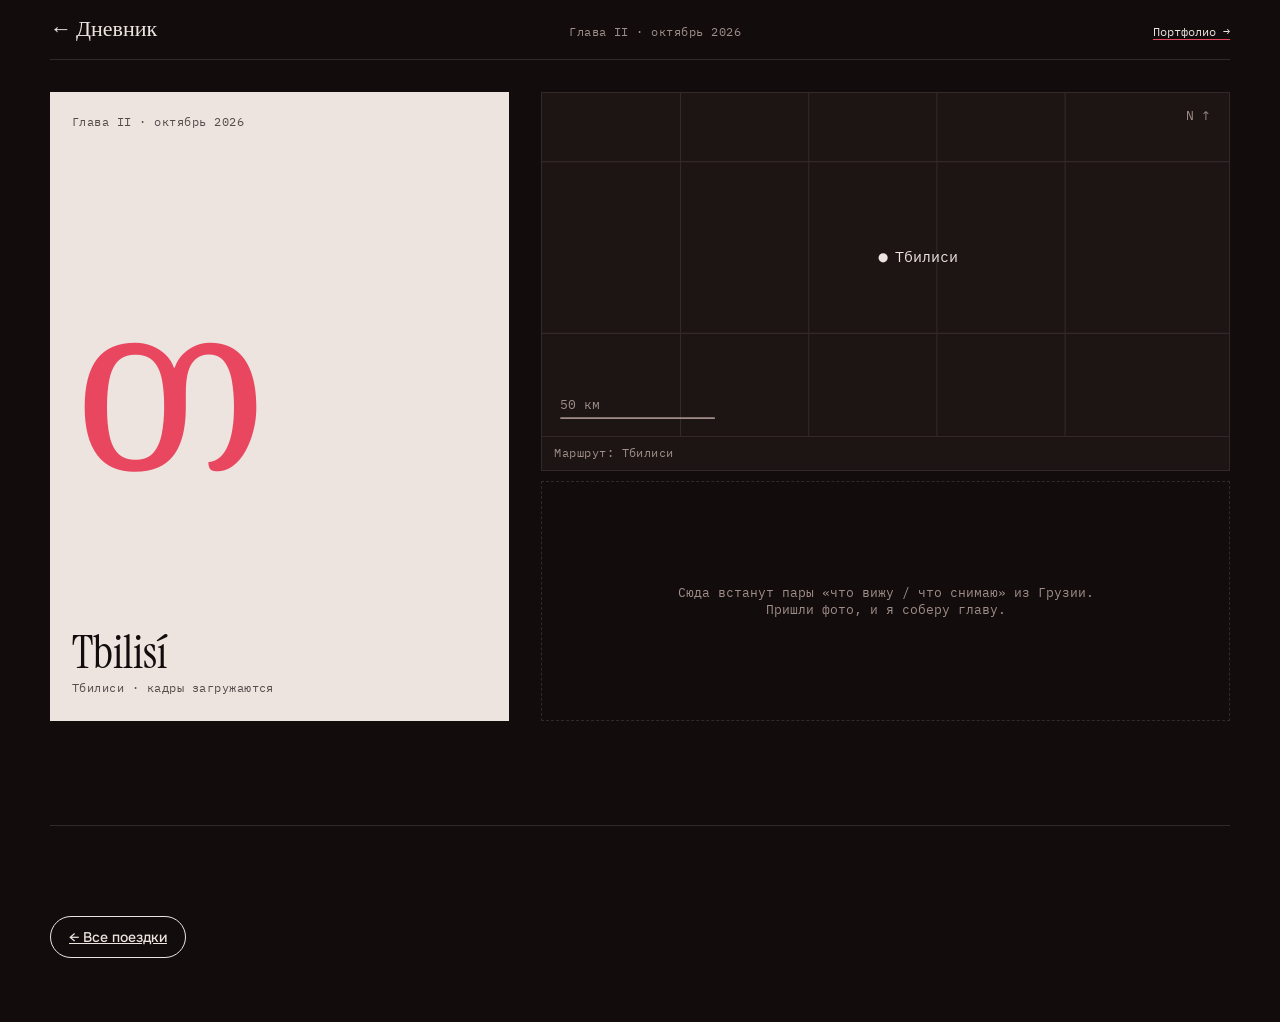
==== trip/tbilisi.html @ 6b289f12 "Дневник: подписи по нажатию, мелкие кадры целиком, краткие поездки со страницами trip/ Co-Authored-B" ====
<!doctype html><html lang="ru"><head><meta charset="utf-8"><meta name="viewport" content="width=device-width,initial-scale=1"><title>Тбилиси · Дневник</title>
<script>
(function(){var M='auto';try{M=localStorage.getItem('site-theme')||'auto'}catch(e){}
window.__theme={mode:M,apply:function(){var h=new Date().getHours(),t=this.mode==='auto'?((h>=5&&h<18)?'light':'dark'):this.mode;document.documentElement.setAttribute('data-theme',t)}};
__theme.apply();setInterval(function(){__theme.apply()},60000)})();
</script>
<link rel="preconnect" href="https://fonts.googleapis.com"><link rel="preconnect" href="https://fonts.gstatic.com" crossorigin>
<link rel="stylesheet" href="https://fonts.googleapis.com/css2?family=IBM+Plex+Mono:wght@400;500&family=Instrument+Serif:ital@0;1&family=Onest:wght@400;500;600&family=Noto+Serif+Georgian:wght@400;600&family=Noto+Serif+Armenian:wght@400;600&display=swap">
<style>
:root{--paper:#ECEFEB;--ink:#161A18;--muted:#5B6560;--line:#CDD3CE;--card:#F7F8F6;--accent:#A3203A;--cover:#E1E6E1;
--f-display:'Instrument Serif',Georgia,serif;--f-body:'Onest',system-ui,sans-serif;--f-mono:'IBM Plex Mono',ui-monospace,monospace;--f-arm:'Noto Serif Armenian',serif;--f-geo:'Noto Serif Georgian',serif}
@media (prefers-color-scheme:dark){:root:not([data-theme="light"]){--paper:#120D0C;--ink:#EDE4E0;--muted:#A08D88;--line:#33282A;--card:#1C1513;--accent:#E8475F;--cover:#1C1513;color-scheme:dark}}
:root[data-theme="dark"]{--paper:#120D0C;--ink:#EDE4E0;--muted:#A08D88;--line:#33282A;--card:#1C1513;--accent:#E8475F;--cover:#1C1513;color-scheme:dark}
*{box-sizing:border-box}html,body{margin:0}
body{background:var(--paper);color:var(--ink);font:400 16px/1.5 var(--f-body);padding:0 16px;overflow-x:hidden}
img{display:block;max-width:100%}
button{font:inherit;color:inherit;cursor:pointer}
a{color:inherit}
.fw{max-width:1180px;margin:0 auto;width:100%}
.mono{font:400 12px/1.4 var(--f-mono);letter-spacing:.04em;color:var(--muted)}
.bw{filter:grayscale(1) contrast(1.08)}
.top{display:flex;justify-content:space-between;align-items:baseline;gap:16px;padding:18px 0;border-bottom:1px solid var(--line);flex-wrap:wrap}
.top .name{font:400 22px/1 var(--f-display)}
.top nav{display:flex;gap:18px;flex-wrap:wrap}
.top nav a{font:400 12px var(--f-mono);letter-spacing:.06em;text-transform:uppercase;text-decoration:none;color:var(--muted)}
.top nav a:hover{color:var(--ink)}
.top .other{font:400 12px var(--f-mono);text-decoration:none;border-bottom:1px solid var(--accent);color:var(--ink)}
.btn{display:inline-flex;align-items:center;gap:10px;margin-top:26px;min-height:42px;padding:0 18px;border:1.5px solid var(--ink);border-radius:999px;background:transparent;font:500 14px var(--f-body)}
.btn:hover{background:var(--ink);color:var(--paper)}
.sec{padding:64px 0;border-top:1px solid var(--line)}
.sec-h{display:grid;grid-template-columns:minmax(0,1fr) auto;gap:12px;align-items:end;margin-bottom:28px}
.sec-h h2{margin:0;font:400 clamp(40px,6vw,72px)/.95 var(--f-display)}
.sec-h p{margin:8px 0 0;max-width:52ch;color:var(--muted)}
.chapter{display:grid;grid-template-columns:minmax(0,.8fr) minmax(0,1.2fr);gap:32px;padding:40px 0;border-top:1px dashed var(--line)}
.chapter:first-of-type{border-top:0;padding-top:0}
.opener{position:relative;display:flex;flex-direction:column;justify-content:space-between;min-height:420px;padding:22px;background:var(--ink);color:var(--paper)}
.opener .glyph{font:400 clamp(140px,18vw,240px)/.8 var(--f-arm);color:var(--accent)}
.opener.geo .glyph{font-family:var(--f-geo)}
.opener h3{margin:0;font:400 46px/1 var(--f-display)}
.opener .mono{color:inherit;opacity:.7}
.pair{display:grid;grid-template-columns:1fr 1fr;gap:10px}
.pair figure{margin:0}.pair img,.thing img,.hero figure img{height:auto}
.pair img{width:100%;aspect-ratio:16/9;object-fit:cover}
.pair figcaption{margin-top:6px}
.words{position:relative;margin-top:10px;overflow:hidden;aspect-ratio:16/9;background:#000}
.words::before{content:"";position:absolute;inset:-30px;background:var(--bg,#000) center/cover;filter:blur(26px) brightness(.5)}.words img{position:absolute;inset:0;width:100%;height:100%;object-fit:contain;opacity:0;transition:opacity .8s}
.words img.on{opacity:1}
.words p{position:absolute;left:0;right:0;top:50%;transform:translateY(-50%);margin:0;text-align:center;color:#fff;font:400 15px/1.3 var(--f-body);letter-spacing:.02em;text-shadow:0 1px 10px rgba(0,0,0,.5)}
.words p i{font:italic 400 22px var(--f-display)}
.words .ctl{position:absolute;bottom:10px;left:12px;right:12px;display:flex;justify-content:space-between;color:#fff;font:400 11px var(--f-mono)}
.words .ctl button{background:none;border:1px solid rgba(255,255,255,.6);border-radius:999px;padding:4px 10px;color:#fff}
.slot{display:grid;place-items:center;min-height:240px;border:1px dashed var(--line);color:var(--muted);font:400 13px var(--f-mono);text-align:center;padding:16px}
.tgrid{display:grid;grid-template-columns:repeat(var(--cols,3),minmax(0,1fr));gap:3px;columns:auto;margin-left:calc(50% - 50vw);margin-right:calc(50% - 50vw)}
.tgrid[hidden]{display:none}
@media (max-width:760px){.chapter{grid-template-columns:minmax(0,1fr)}.opener{min-height:300px}.tgrid{--cols:2}}
.top .name{text-decoration:none}.trip{border-top:0;padding-top:32px}.trip .tmap{margin:0 0 10px}
</style><link rel="stylesheet" href="../frames.css"></head><body>
<div class="fw">
<header class="top">
  <a class="name" href="../index.html#trips">← Дневник</a>
  <span class="mono">Глава II · октябрь 2026</span>
  <a class="other" href="https://tigransogomonyan.github.io/portfolio/" target="_blank" rel="noopener">Портфолио →</a>
</header>
<section class="sec trip">
  <article class="chapter">
    <div class="opener geo"><span class="mono">Глава II · октябрь 2026</span><span class="glyph" aria-hidden="true">თ</span><div><h3>Tbilisí</h3><span class="mono">Тбилиси · кадры загружаются</span></div></div>
    <div>
      <figure class="tmap"><svg viewBox="0 0 600 300" role="img" aria-label="Карта: Тбилиси"><g style="stroke:var(--line);stroke-width:1"><line x1="121" y1="0" x2="121" y2="300"/><line x1="233" y1="0" x2="233" y2="300"/><line x1="345" y1="0" x2="345" y2="300"/><line x1="457" y1="0" x2="457" y2="300"/><line x1="0" y1="210" x2="600" y2="210"/><line x1="0" y1="60" x2="600" y2="60"/></g><circle cx="298" cy="144" r="4" style="fill:var(--ink)"/><text x="308" y="148" text-anchor="start" style="fill:var(--ink);font:400 13px var(--f-mono)">Тбилиси</text><g style="stroke:var(--muted);fill:var(--muted);font:400 11px var(--f-mono)"><line x1="16" y1="284" x2="151" y2="284" style="stroke-width:1.5"/><text x="16" y="276" style="stroke:none">50 км</text><text x="584" y="24" text-anchor="end" style="stroke:none">N ↑</text></g></svg><figcaption class="mono">Маршрут: Тбилиси</figcaption></figure>
      <div class="slot">Сюда встанут пары «что вижу / что снимаю» из Грузии.<br>Пришли фото, и я соберу главу.</div>
    </div>
  </article>
</section>

<footer class="sec"><a class="btn" href="../index.html#trips">← Все поездки</a></footer>
</div>
<script src="../frames.js"></script>
</body></html>
---- frames.css ----
/* кадры в сетках дневника: мелкие — целиком в рамке, подписи по нажатию (и по наведению на десктопе) */
.tgrid figure,.tframes figure{position:relative;margin:0;aspect-ratio:4/5;background:var(--card);overflow:hidden}
.tgrid img,.tframes img{width:100%;height:100%;object-fit:cover;background:none}
.tgrid figure.small,.tframes figure.small{padding:10px;border:1px solid var(--line);background:var(--card)}
.tgrid figure.small img,.tframes figure.small img{object-fit:contain}
.capT{position:absolute;inset:0;z-index:1;width:100%;height:100%;padding:0;border:0;background:none;cursor:pointer}
.capT:focus-visible{outline:2px solid var(--accent);outline-offset:-4px}
.tgrid figcaption.fcap,.tframes figcaption.fcap{position:absolute;left:0;right:0;bottom:0;z-index:2;width:auto;height:auto;clip:auto;white-space:normal;overflow:visible;display:grid;gap:2px;padding:12px 44px 12px 12px;background:var(--paper);color:var(--ink);opacity:0;visibility:hidden;transform:translateY(6px);transition:opacity .25s,transform .25s,visibility 0s .25s}
.fcap b{font:400 20px/1.1 var(--f-display)}
.fcap:focus{outline:none}.fcap:focus-visible{outline:2px solid var(--accent);outline-offset:-2px}
figure.open .fcap{opacity:1;visibility:visible;transform:none;transition:opacity .25s,transform .25s}
.capX{position:absolute;top:6px;right:6px;display:none;width:32px;height:32px;padding:0;border:0;border-radius:50%;background:none;color:var(--ink);font:400 14px/1 var(--f-mono)}
figure.open .capX{display:block}
@media (hover:hover){.tgrid figure:hover .fcap,.tframes figure:hover .fcap{opacity:1;visibility:visible;transform:none;transition:opacity .25s,transform .25s}}
@media (prefers-reduced-motion:reduce){.fcap{transition:none!important}}
/* поездки: основные кадры, карта, кнопка */
.tframes{display:grid;grid-template-columns:repeat(3,minmax(0,1fr));gap:3px}
.tmap{margin:10px 0 0;border:1px solid var(--line);background:var(--card)}
.tmap svg{display:block;width:100%;height:auto}
.tmap figcaption{padding:8px 12px;border-top:1px solid var(--line)}
@media (max-width:760px){.tframes{grid-template-columns:repeat(2,minmax(0,1fr))}}
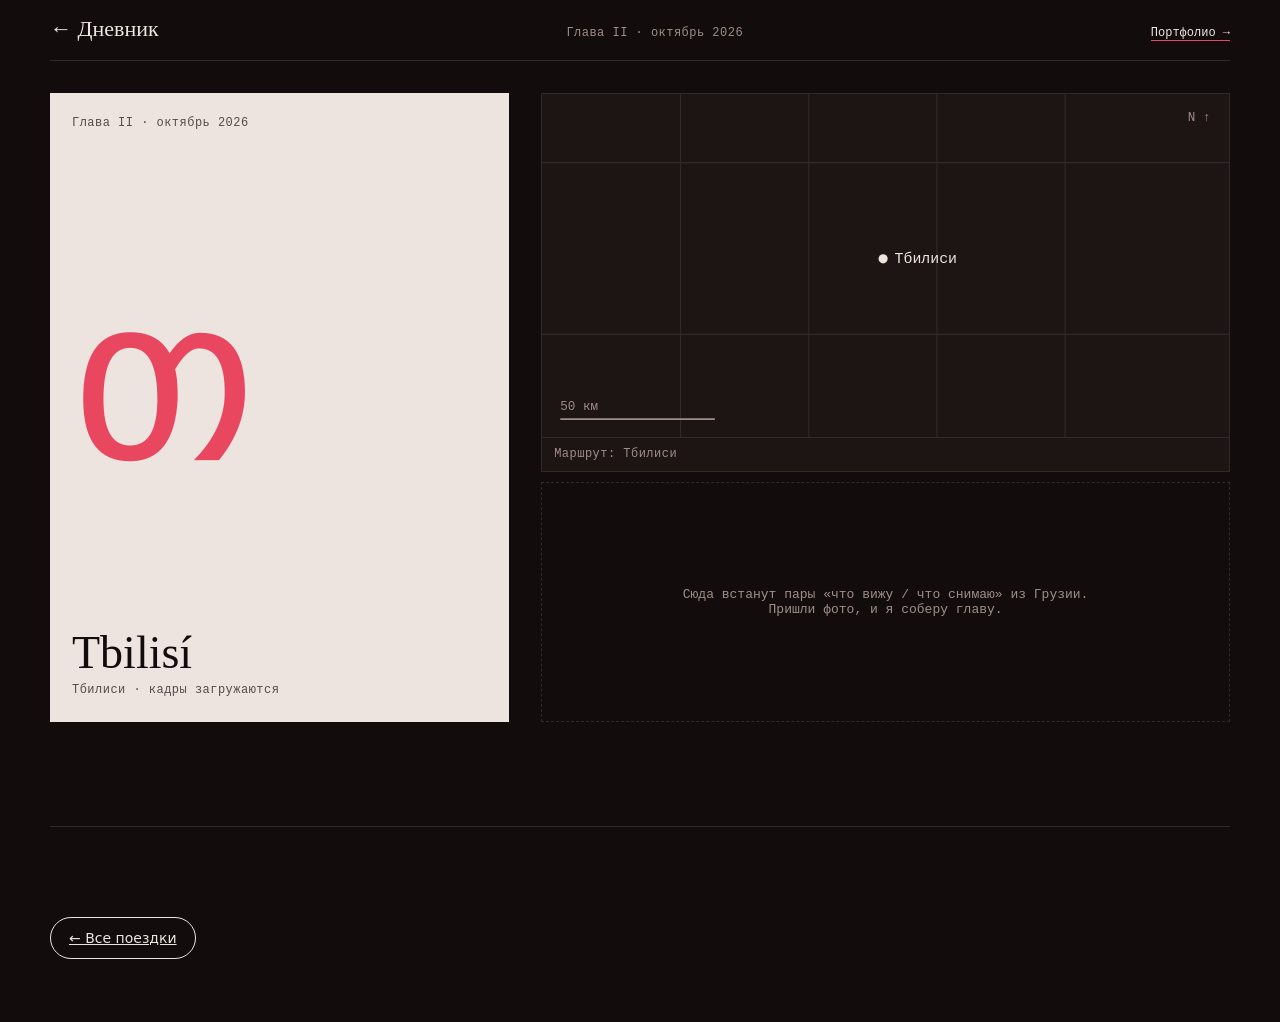
==== commit a8babd70: "Дневник: CSP, мета-теги, favicon, страница 404, h1 на страницах поездок и .gitignore Co-Authored-By:" ====
--- a/trip/tbilisi.html
+++ b/trip/tbilisi.html
@@ -1,4 +1,10 @@
-<!doctype html><html lang="ru"><head><meta charset="utf-8"><meta name="viewport" content="width=device-width,initial-scale=1"><title>Тбилиси · Дневник</title>
+<!doctype html><html lang="ru"><head><meta charset="utf-8">
+<meta http-equiv="Content-Security-Policy" content="default-src 'self'; script-src 'self' 'unsafe-inline'; style-src 'self' 'unsafe-inline' https://fonts.googleapis.com; font-src https://fonts.gstatic.com; img-src 'self' data:; media-src 'self'; connect-src 'none'; frame-src 'none'; object-src 'none'; base-uri 'none'; form-action 'none'; upgrade-insecure-requests">
+<meta name="referrer" content="strict-origin-when-cross-origin">
+<meta name="description" content="Глава II · октябрь 2026. Тбилиси.">
+<meta name="theme-color" content="#ECEFEB" media="(prefers-color-scheme: light)"><meta name="theme-color" content="#120D0C" media="(prefers-color-scheme: dark)">
+<meta property="og:type" content="website"><meta property="og:locale" content="ru_RU"><meta property="og:title" content="Тбилиси · Дневник"><meta property="og:description" content="Глава II · октябрь 2026. Тбилиси."><meta property="og:url" content="https://tigransogomonyan.github.io/diary/trip/tbilisi.html">
+<link rel="icon" href="data:image/svg+xml,%3Csvg%20xmlns%3D%22http%3A%2F%2Fwww.w3.org%2F2000%2Fsvg%22%20viewBox%3D%220%200%2032%2032%22%3E%3Ccircle%20cx%3D%2216%22%20cy%3D%2216%22%20r%3D%2212%22%20fill%3D%22%23A3203A%22%2F%3E%3C%2Fsvg%3E"><meta name="viewport" content="width=device-width,initial-scale=1"><title>Тбилиси · Дневник</title>
 <script>
 (function(){var M='auto';try{M=localStorage.getItem('site-theme')||'auto'}catch(e){}
 window.__theme={mode:M,apply:function(){var h=new Date().getHours(),t=this.mode==='auto'?((h>=5&&h<18)?'light':'dark'):this.mode;document.documentElement.setAttribute('data-theme',t)}};
@@ -36,7 +42,7 @@
 .opener{position:relative;display:flex;flex-direction:column;justify-content:space-between;min-height:420px;padding:22px;background:var(--ink);color:var(--paper)}
 .opener .glyph{font:400 clamp(140px,18vw,240px)/.8 var(--f-arm);color:var(--accent)}
 .opener.geo .glyph{font-family:var(--f-geo)}
-.opener h3{margin:0;font:400 46px/1 var(--f-display)}
+.opener h1,.opener h3{margin:0;font:400 46px/1 var(--f-display)}
 .opener .mono{color:inherit;opacity:.7}
 .pair{display:grid;grid-template-columns:1fr 1fr;gap:10px}
 .pair figure{margin:0}.pair img,.thing img,.hero figure img{height:auto}
@@ -63,7 +69,7 @@
 </header>
 <section class="sec trip">
   <article class="chapter">
-    <div class="opener geo"><span class="mono">Глава II · октябрь 2026</span><span class="glyph" aria-hidden="true">თ</span><div><h3>Tbilisí</h3><span class="mono">Тбилиси · кадры загружаются</span></div></div>
+    <div class="opener geo"><span class="mono">Глава II · октябрь 2026</span><span class="glyph" aria-hidden="true">თ</span><div><h1>Tbilisí</h1><span class="mono">Тбилиси · кадры загружаются</span></div></div>
     <div>
       <figure class="tmap"><svg viewBox="0 0 600 300" role="img" aria-label="Карта: Тбилиси"><g style="stroke:var(--line);stroke-width:1"><line x1="121" y1="0" x2="121" y2="300"/><line x1="233" y1="0" x2="233" y2="300"/><line x1="345" y1="0" x2="345" y2="300"/><line x1="457" y1="0" x2="457" y2="300"/><line x1="0" y1="210" x2="600" y2="210"/><line x1="0" y1="60" x2="600" y2="60"/></g><circle cx="298" cy="144" r="4" style="fill:var(--ink)"/><text x="308" y="148" text-anchor="start" style="fill:var(--ink);font:400 13px var(--f-mono)">Тбилиси</text><g style="stroke:var(--muted);fill:var(--muted);font:400 11px var(--f-mono)"><line x1="16" y1="284" x2="151" y2="284" style="stroke-width:1.5"/><text x="16" y="276" style="stroke:none">50 км</text><text x="584" y="24" text-anchor="end" style="stroke:none">N ↑</text></g></svg><figcaption class="mono">Маршрут: Тбилиси</figcaption></figure>
       <div class="slot">Сюда встанут пары «что вижу / что снимаю» из Грузии.<br>Пришли фото, и я соберу главу.</div>
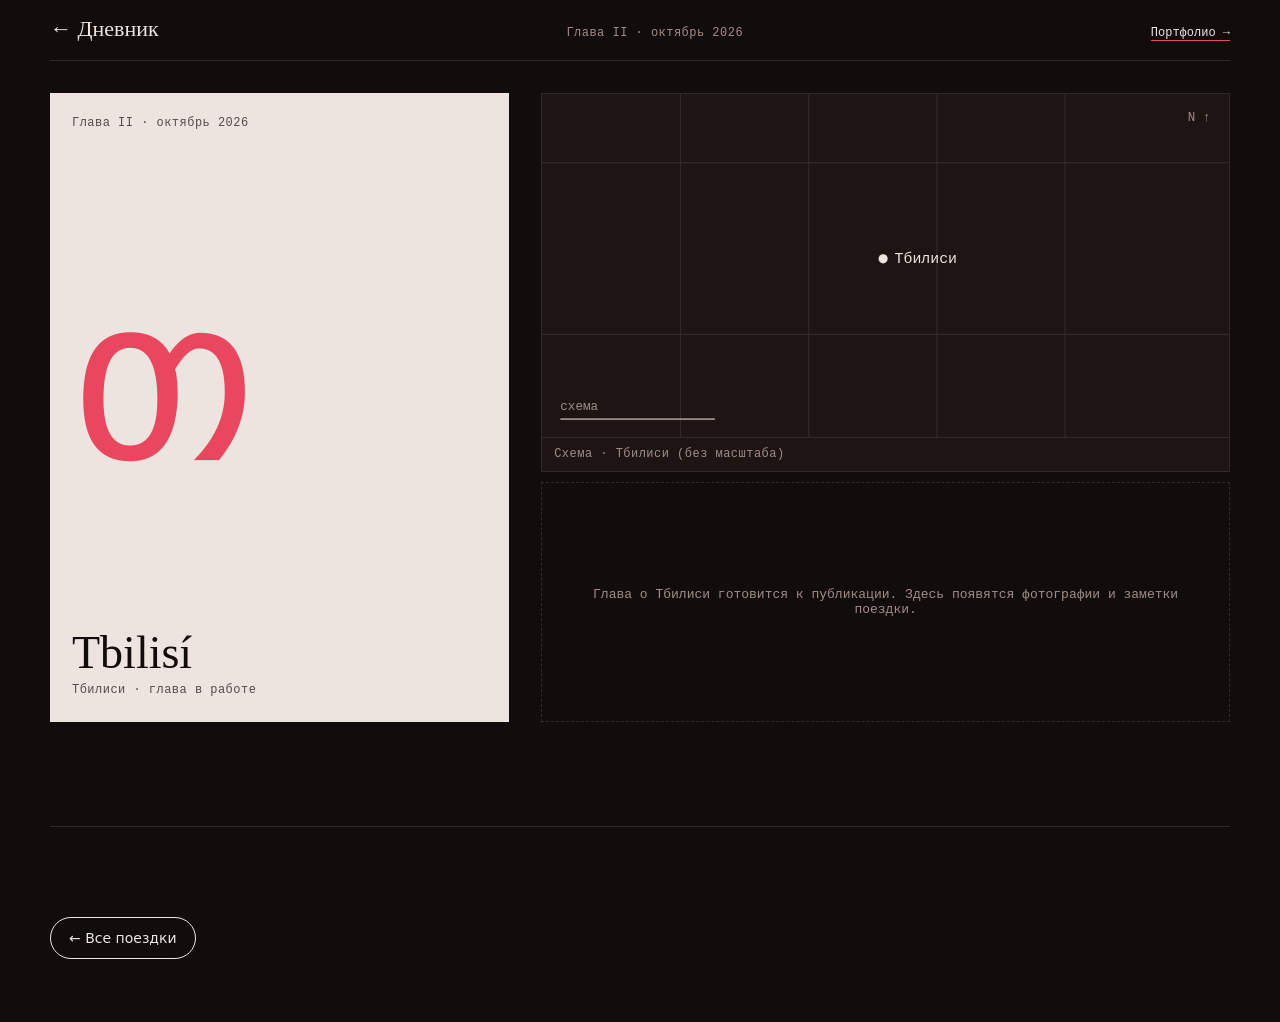
==== commit dd09bb58: "Дневник: завершить публичное оформление главы Тбилиси" ====
--- a/trip/tbilisi.html
+++ b/trip/tbilisi.html
@@ -60,23 +60,26 @@
 .tgrid[hidden]{display:none}
 @media (max-width:760px){.chapter{grid-template-columns:minmax(0,1fr)}.opener{min-height:300px}.tgrid{--cols:2}}
 .top .name{text-decoration:none}.trip{border-top:0;padding-top:32px}.trip .tmap{margin:0 0 10px}
-</style><link rel="stylesheet" href="../frames.css"></head><body>
+</style><link rel="stylesheet" href="../frames.css"><link rel="stylesheet" href="../improvements.css"></head><body>
+<a class="skip-link" href="#main-content">Перейти к содержанию</a>
 <div class="fw">
 <header class="top">
   <a class="name" href="../index.html#trips">← Дневник</a>
   <span class="mono">Глава II · октябрь 2026</span>
   <a class="other" href="https://tigransogomonyan.github.io/portfolio/" target="_blank" rel="noopener">Портфолио →</a>
 </header>
+<main id="main-content" tabindex="-1">
 <section class="sec trip">
   <article class="chapter">
-    <div class="opener geo"><span class="mono">Глава II · октябрь 2026</span><span class="glyph" aria-hidden="true">თ</span><div><h1>Tbilisí</h1><span class="mono">Тбилиси · кадры загружаются</span></div></div>
+    <div class="opener geo"><span class="mono">Глава II · октябрь 2026</span><span class="glyph" aria-hidden="true">თ</span><div><h1>Tbilisí</h1><span class="mono">Тбилиси · глава в работе</span></div></div>
     <div>
-      <figure class="tmap"><svg viewBox="0 0 600 300" role="img" aria-label="Карта: Тбилиси"><g style="stroke:var(--line);stroke-width:1"><line x1="121" y1="0" x2="121" y2="300"/><line x1="233" y1="0" x2="233" y2="300"/><line x1="345" y1="0" x2="345" y2="300"/><line x1="457" y1="0" x2="457" y2="300"/><line x1="0" y1="210" x2="600" y2="210"/><line x1="0" y1="60" x2="600" y2="60"/></g><circle cx="298" cy="144" r="4" style="fill:var(--ink)"/><text x="308" y="148" text-anchor="start" style="fill:var(--ink);font:400 13px var(--f-mono)">Тбилиси</text><g style="stroke:var(--muted);fill:var(--muted);font:400 11px var(--f-mono)"><line x1="16" y1="284" x2="151" y2="284" style="stroke-width:1.5"/><text x="16" y="276" style="stroke:none">50 км</text><text x="584" y="24" text-anchor="end" style="stroke:none">N ↑</text></g></svg><figcaption class="mono">Маршрут: Тбилиси</figcaption></figure>
-      <div class="slot">Сюда встанут пары «что вижу / что снимаю» из Грузии.<br>Пришли фото, и я соберу главу.</div>
+      <figure class="tmap"><svg viewBox="0 0 600 300" role="img" aria-label="Карта: Тбилиси"><g style="stroke:var(--line);stroke-width:1"><line x1="121" y1="0" x2="121" y2="300"/><line x1="233" y1="0" x2="233" y2="300"/><line x1="345" y1="0" x2="345" y2="300"/><line x1="457" y1="0" x2="457" y2="300"/><line x1="0" y1="210" x2="600" y2="210"/><line x1="0" y1="60" x2="600" y2="60"/></g><circle cx="298" cy="144" r="4" style="fill:var(--ink)"/><text x="308" y="148" text-anchor="start" style="fill:var(--ink);font:400 13px var(--f-mono)">Тбилиси</text><g style="stroke:var(--muted);fill:var(--muted);font:400 11px var(--f-mono)"><line x1="16" y1="284" x2="151" y2="284" style="stroke-width:1.5"/><text x="16" y="276" style="stroke:none">схема</text><text x="584" y="24" text-anchor="end" style="stroke:none">N ↑</text></g></svg><figcaption class="mono">Схема · Тбилиси (без масштаба)</figcaption></figure>
+      <div class="slot upcoming">Глава о Тбилиси готовится к публикации. Здесь появятся фотографии и заметки поездки.</div>
     </div>
   </article>
 </section>
 
+</main>
 <footer class="sec"><a class="btn" href="../index.html#trips">← Все поездки</a></footer>
 </div>
 <script src="../frames.js"></script>
--- a/improvements.css
+++ b/improvements.css
@@ -0,0 +1,29 @@
+/* Diary · editorial refinements, layered over the original design. */
+.skip-link{position:fixed;z-index:200;top:12px;left:12px;transform:translateY(-160%);padding:12px 18px;background:var(--ink);color:var(--paper);border:2px solid var(--accent);font:500 14px/1.4 var(--f-body);text-decoration:none}
+.skip-link:focus{transform:translateY(0)}
+:where(a,button,[tabindex="0"]):focus-visible{outline:2px solid var(--accent);outline-offset:4px}
+#main-content:focus{outline:none}
+:where(section[id]){scroll-margin-top:24px}
+.btn{text-decoration:none}
+.diary-home .top .other{flex-shrink:0}
+.diary-home .top nav a{transition:color .2s ease}
+.diary-home .top nav a:focus-visible{color:var(--ink)}
+.slot.about-note{display:flex;flex-direction:column;align-items:flex-start;justify-content:space-between;text-align:left;min-height:320px;padding:clamp(20px,4vw,40px);border:1px solid var(--line);background:var(--card)}
+.about-note .about-note-title{font:italic 400 clamp(46px,7vw,90px)/.9 var(--f-display);letter-spacing:-.025em;color:var(--ink)}
+.about-note .mono{color:var(--muted)}
+.reader :is(.r-top,.r-bot) button:disabled{opacity:.3;cursor:not-allowed}
+.board .pin:focus-visible{outline:3px solid var(--accent);outline-offset:4px}
+@media(max-width:760px){
+  .diary-home .top{display:grid;grid-template-columns:minmax(0,1fr) auto;align-items:center;column-gap:12px;row-gap:12px}
+  .diary-home .top .name{grid-column:1;grid-row:1;min-width:0;font-size:clamp(17px,4vw,21px)}
+  .diary-home .top .other{grid-column:2;grid-row:1;white-space:nowrap}
+  .diary-home .top nav{grid-column:1/-1;grid-row:2;display:flex;flex-wrap:nowrap;gap:20px;overflow-x:auto;overscroll-behavior-inline:contain;scroll-snap-type:x proximity;padding:2px 2px 12px;scrollbar-width:thin}
+  .diary-home .top nav a{flex:0 0 auto;white-space:nowrap;padding:7px 0;scroll-snap-align:start}
+  .diary-home .sec{padding-block:48px}
+  .diary-home .hero{gap:28px}
+  .diary-home .about-note{min-height:260px}
+}
+@media(prefers-reduced-motion:reduce){
+  .skip-link,.diary-home .top nav a{transition:none!important}
+  .diary-home .top nav{scroll-behavior:auto}
+}
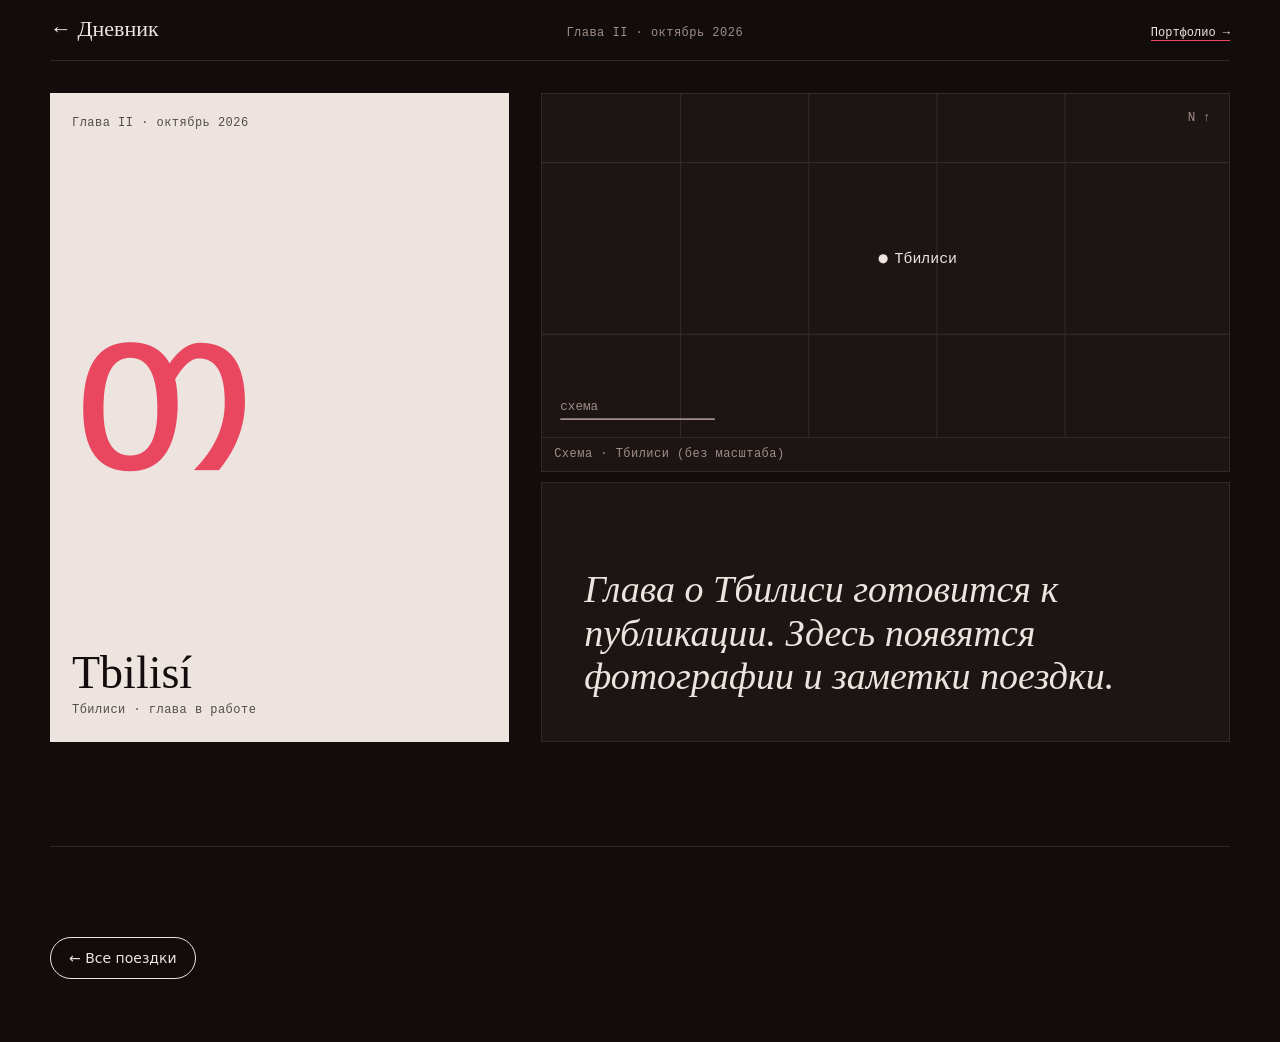
==== commit db95ad94: "Дневник: уточнить описание главы Тбилиси в подготовке" ====
--- a/trip/tbilisi.html
+++ b/trip/tbilisi.html
@@ -1,7 +1,7 @@
 <!doctype html><html lang="ru"><head><meta charset="utf-8">
 <meta http-equiv="Content-Security-Policy" content="default-src 'self'; script-src 'self' 'unsafe-inline'; style-src 'self' 'unsafe-inline' https://fonts.googleapis.com; font-src https://fonts.gstatic.com; img-src 'self' data:; media-src 'self'; connect-src 'none'; frame-src 'none'; object-src 'none'; base-uri 'none'; form-action 'none'; upgrade-insecure-requests">
 <meta name="referrer" content="strict-origin-when-cross-origin">
-<meta name="description" content="Глава II · октябрь 2026. Тбилиси.">
+<meta name="description" content="Фотодневник Тиграна Согомоняна. Глава II · Тбилиси, октябрь 2026. Материал готовится.">
 <meta name="theme-color" content="#ECEFEB" media="(prefers-color-scheme: light)"><meta name="theme-color" content="#120D0C" media="(prefers-color-scheme: dark)">
 <meta property="og:type" content="website"><meta property="og:locale" content="ru_RU"><meta property="og:title" content="Тбилиси · Дневник"><meta property="og:description" content="Глава II · октябрь 2026. Тбилиси."><meta property="og:url" content="https://tigransogomonyan.github.io/diary/trip/tbilisi.html">
 <link rel="icon" href="data:image/svg+xml,%3Csvg%20xmlns%3D%22http%3A%2F%2Fwww.w3.org%2F2000%2Fsvg%22%20viewBox%3D%220%200%2032%2032%22%3E%3Ccircle%20cx%3D%2216%22%20cy%3D%2216%22%20r%3D%2212%22%20fill%3D%22%23A3203A%22%2F%3E%3C%2Fsvg%3E"><meta name="viewport" content="width=device-width,initial-scale=1"><title>Тбилиси · Дневник</title>
--- a/improvements.css
+++ b/improvements.css
@@ -27,3 +27,64 @@
   .skip-link,.diary-home .top nav a{transition:none!important}
   .diary-home .top nav{scroll-behavior:auto}
 }
+
+/* Incomplete chapters remain public without internal production notes. */
+.slot.upcoming{display:grid;place-items:end start;min-height:260px;padding:clamp(24px,4vw,42px);border:1px solid var(--line);background:var(--card);color:var(--ink);font:italic 400 clamp(24px,3vw,38px)/1.15 var(--f-display);text-align:left}
+
+/* Volume II — quieter editorial hierarchy and intentional empty states. */
+.diary-home .top{
+  position:sticky;top:0;z-index:60;background:var(--paper);
+  margin-inline:-16px;padding-inline:16px;border-bottom:1px solid var(--line)
+}
+.diary-home section[id]{scroll-margin-top:100px}
+.diary-home .top nav a[aria-current="location"]{
+  color:var(--ink);text-decoration:underline;text-decoration-color:var(--accent);
+  text-underline-offset:8px;text-decoration-thickness:1px
+}
+.diary-home .hero{padding-block:clamp(48px,7vw,96px);gap:clamp(24px,4vw,56px)}
+.diary-home .hero>div{align-self:center}
+.diary-home .hero>div>.mono:first-child{letter-spacing:.13em;text-transform:uppercase}
+.diary-home .hero h1{font-size:clamp(78px,13.5vw,176px);letter-spacing:-.045em}
+.diary-home .hero .lead{max-width:28ch}
+.diary-home .hero .meta{border-top:1px solid var(--line);padding-top:14px}
+.diary-home .hero figure img{aspect-ratio:3/4;object-position:center}
+.diary-home .hero figcaption{border-top:1px solid var(--line);padding-top:8px}
+.diary-home .hero .btn{border-radius:0}
+.diary-home .sec-h h2{letter-spacing:-.035em}
+.diary-home .car-card .ph{background:var(--cover)}
+.diary-home .car-card:focus-visible .ph{outline:2px solid var(--accent);outline-offset:-3px}
+.diary-home .car-ctl button:disabled{opacity:.28;cursor:not-allowed}
+.diary-home .car-ctl button:disabled:hover{background:none;color:inherit}
+.diary-home .zine.empty{cursor:default;background:transparent;color:var(--muted)}
+.diary-home .zine.empty:hover{transform:none;box-shadow:none}
+.diary-home .zine.empty .ph{background:transparent;border-top:1px solid var(--line);border-bottom:1px solid var(--line)}
+.diary-home .zine.empty .ph span{
+  background:none;color:var(--muted);font:italic 400 clamp(20px,2.5vw,32px)/1 var(--f-display);
+  letter-spacing:-.02em;transform:rotate(-6deg)
+}
+.diary-home .tg{
+  grid-template-columns:minmax(0,1fr) minmax(0,1.2fr);
+  align-items:stretch;gap:clamp(28px,4vw,56px);padding:clamp(24px,4vw,48px)
+}
+.diary-home .tg-head{grid-template-columns:auto minmax(0,1fr);align-content:start}
+.diary-home .tg-head .tg-go{grid-column:1/-1;justify-self:start;margin-top:14px}
+.diary-home .tg-editorial{
+  min-height:200px;border-left:1px solid var(--line);
+  padding-left:clamp(22px,3vw,48px);display:flex;flex-direction:column;
+  justify-content:space-between;gap:24px
+}
+.diary-home .tg-quote{
+  margin:0;max-width:19ch;font:italic 400 clamp(30px,3.9vw,52px)/1.04 var(--f-display);
+  letter-spacing:-.026em;color:var(--ink)
+}
+@media(max-width:760px){
+  .diary-home section[id]{scroll-margin-top:145px}
+  .diary-home .top .name{line-height:1.1}
+  .diary-home .hero{padding-top:40px;padding-bottom:52px}
+  .diary-home .hero h1{font-size:clamp(82px,20vw,122px)}
+  .diary-home .hero .lead{font-size:clamp(21px,5.4vw,28px)}
+  .diary-home .hero figure img{aspect-ratio:4/5}
+  .diary-home .tg{grid-template-columns:1fr}
+  .diary-home .tg-editorial{min-height:0;border-left:0;border-top:1px solid var(--line);padding:24px 0 0}
+  .diary-home .tg-quote{font-size:clamp(30px,9vw,46px)}
+}
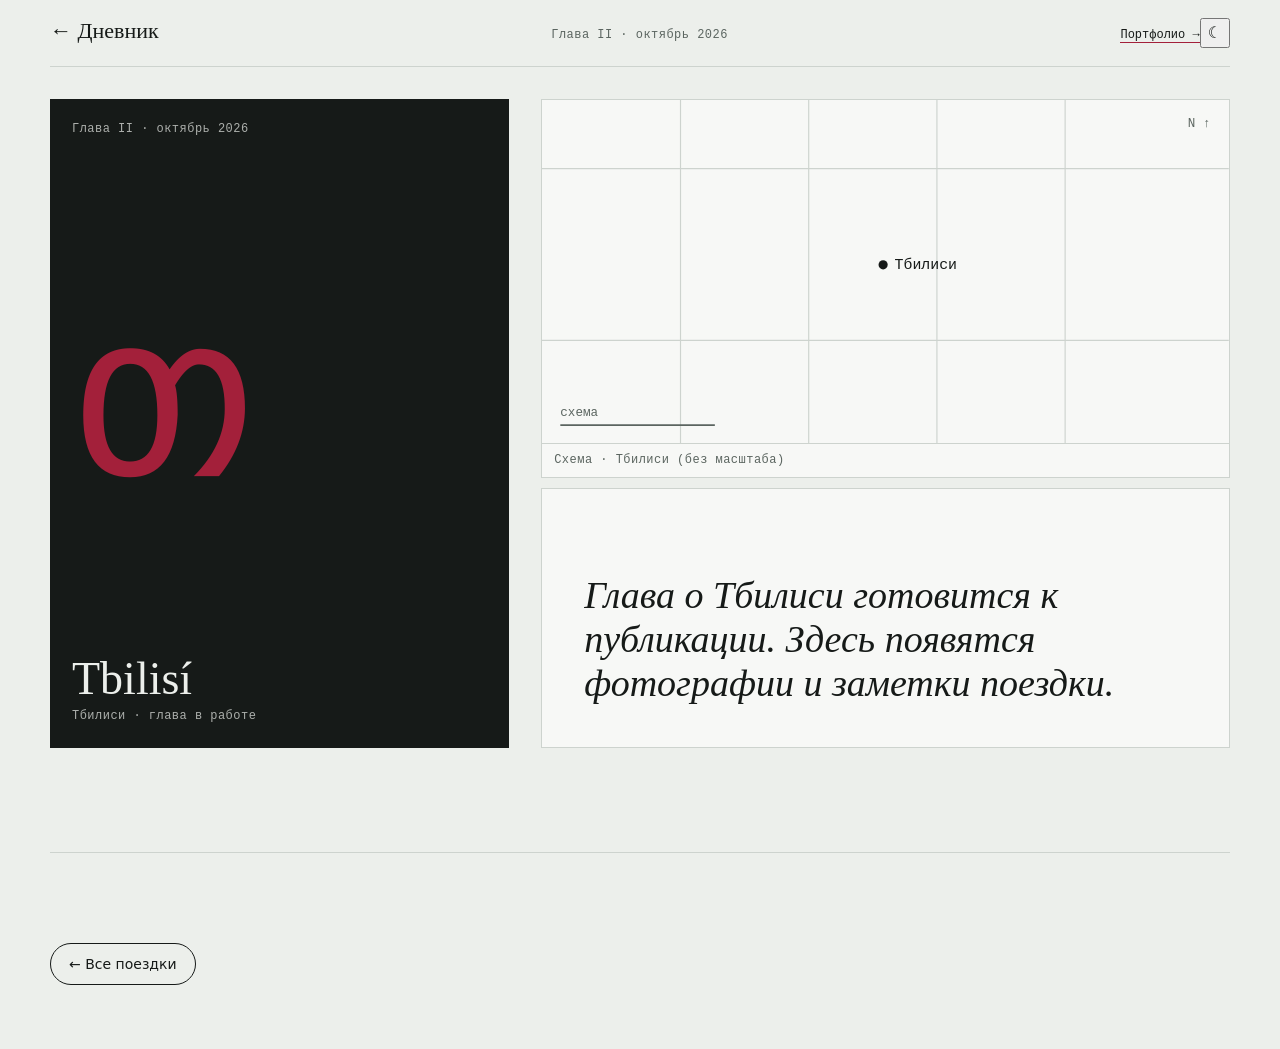
==== commit 806b2378: "Дневник: переключатель темы и прогресс на странице поездки" ====
--- a/trip/tbilisi.html
+++ b/trip/tbilisi.html
@@ -6,9 +6,22 @@
 <meta property="og:type" content="website"><meta property="og:locale" content="ru_RU"><meta property="og:title" content="Тбилиси · Дневник"><meta property="og:description" content="Глава II · октябрь 2026. Тбилиси."><meta property="og:url" content="https://tigransogomonyan.github.io/diary/trip/tbilisi.html">
 <link rel="icon" href="data:image/svg+xml,%3Csvg%20xmlns%3D%22http%3A%2F%2Fwww.w3.org%2F2000%2Fsvg%22%20viewBox%3D%220%200%2032%2032%22%3E%3Ccircle%20cx%3D%2216%22%20cy%3D%2216%22%20r%3D%2212%22%20fill%3D%22%23A3203A%22%2F%3E%3C%2Fsvg%3E"><meta name="viewport" content="width=device-width,initial-scale=1"><title>Тбилиси · Дневник</title>
 <script>
-(function(){var M='auto';try{M=localStorage.getItem('site-theme')||'auto'}catch(e){}
-window.__theme={mode:M,apply:function(){var h=new Date().getHours(),t=this.mode==='auto'?((h>=5&&h<18)?'light':'dark'):this.mode;document.documentElement.setAttribute('data-theme',t)}};
-__theme.apply();setInterval(function(){__theme.apply()},60000)})();
+(function(){
+  var mode='auto';
+  try{mode=localStorage.getItem('site-theme')||'auto'}catch(e){}
+  if(mode!=='light'&&mode!=='dark')mode='auto';
+  var prefersDark=window.matchMedia?window.matchMedia('(prefers-color-scheme: dark)'):null;
+  window.__theme={mode:mode,apply:function(){
+    var dark=this.mode==='dark'||(this.mode==='auto'&&prefersDark&&prefersDark.matches);
+    document.documentElement.setAttribute('data-theme',dark?'dark':'light');
+  }};
+  window.__theme.apply();
+  if(prefersDark){
+    var onChange=function(){if(window.__theme.mode==='auto')window.__theme.apply()};
+    if(prefersDark.addEventListener)prefersDark.addEventListener('change',onChange);
+    else if(prefersDark.addListener)prefersDark.addListener(onChange);
+  }
+})();
 </script>
 <link rel="preconnect" href="https://fonts.googleapis.com"><link rel="preconnect" href="https://fonts.gstatic.com" crossorigin>
 <link rel="stylesheet" href="https://fonts.googleapis.com/css2?family=IBM+Plex+Mono:wght@400;500&family=Instrument+Serif:ital@0;1&family=Onest:wght@400;500;600&family=Noto+Serif+Georgian:wght@400;600&family=Noto+Serif+Armenian:wght@400;600&display=swap">
@@ -83,4 +96,5 @@
 <footer class="sec"><a class="btn" href="../index.html#trips">← Все поездки</a></footer>
 </div>
 <script src="../frames.js"></script>
+<script src="../site-controls.js"></script>
 </body></html>
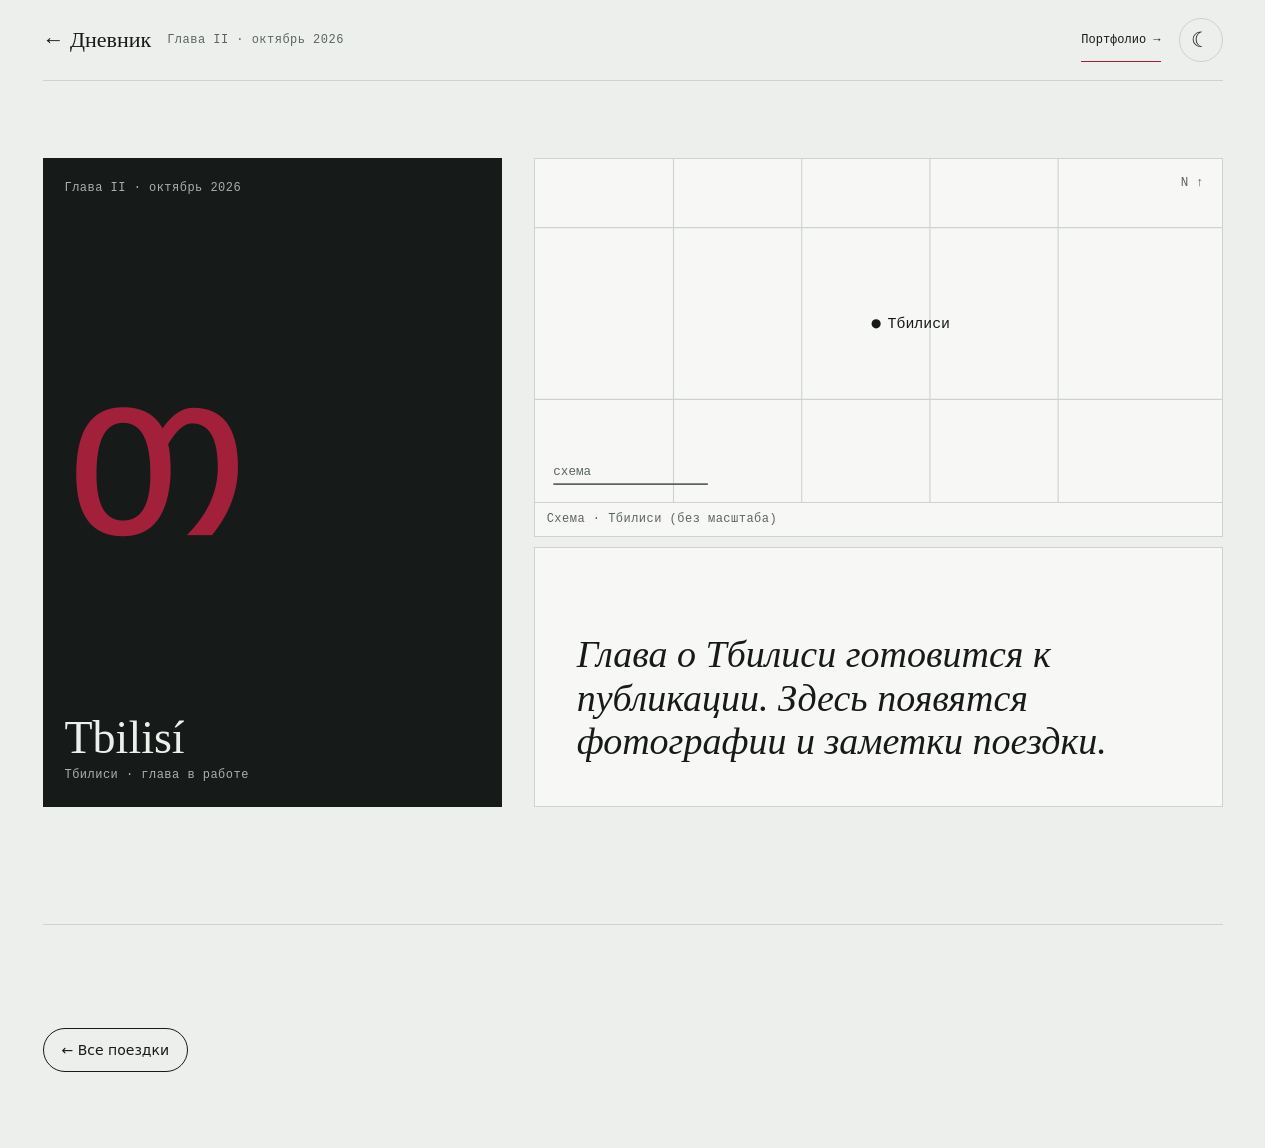
==== commit 7388b877: "Дневник: редакционная полировка, адаптивная читалка и быстрая загрузка" ====
--- a/trip/tbilisi.html
+++ b/trip/tbilisi.html
@@ -24,7 +24,10 @@
 })();
 </script>
 <link rel="preconnect" href="https://fonts.googleapis.com"><link rel="preconnect" href="https://fonts.gstatic.com" crossorigin>
-<link rel="stylesheet" href="https://fonts.googleapis.com/css2?family=IBM+Plex+Mono:wght@400;500&family=Instrument+Serif:ital@0;1&family=Onest:wght@400;500;600&family=Noto+Serif+Georgian:wght@400;600&family=Noto+Serif+Armenian:wght@400;600&display=swap">
+<link rel="stylesheet" href="https://fonts.googleapis.com/css2?family=IBM+Plex+Mono:wght@400;500&family=Instrument+Serif:ital@0;1&family=Onest:wght@400;500;600&display=swap">
+<!-- shortcut: Noto subsets contain chapter initials only; expand text= when adding glyphs. -->
+<link rel="stylesheet" href="https://fonts.googleapis.com/css2?family=Noto+Serif+Armenian:wght@400&text=%D4%B5&display=swap">
+<link rel="stylesheet" href="https://fonts.googleapis.com/css2?family=Noto+Serif+Georgian:wght@400&text=%E1%83%97&display=swap">
 <style>
 :root{--paper:#ECEFEB;--ink:#161A18;--muted:#5B6560;--line:#CDD3CE;--card:#F7F8F6;--accent:#A3203A;--cover:#E1E6E1;
 --f-display:'Instrument Serif',Georgia,serif;--f-body:'Onest',system-ui,sans-serif;--f-mono:'IBM Plex Mono',ui-monospace,monospace;--f-arm:'Noto Serif Armenian',serif;--f-geo:'Noto Serif Georgian',serif}
@@ -95,6 +98,6 @@
 </main>
 <footer class="sec"><a class="btn" href="../index.html#trips">← Все поездки</a></footer>
 </div>
-<script src="../frames.js"></script>
-<script src="../site-controls.js"></script>
+<script src="../frames.js" defer></script>
+<script src="../site-controls.js" defer></script>
 </body></html>
--- a/improvements.css
+++ b/improvements.css
@@ -88,3 +88,115 @@
   .diary-home .tg-editorial{min-height:0;border-left:0;border-top:1px solid var(--line);padding:24px 0 0}
   .diary-home .tg-quote{font-size:clamp(30px,9vw,46px)}
 }
+
+/* Shared masthead utilities: a tactile but unobtrusive journal control. */
+.top-actions{display:flex;align-items:center;gap:clamp(10px,1.5vw,18px);margin-left:auto}
+.top-actions .other{white-space:nowrap}
+.theme-toggle{
+  flex:0 0 auto;display:grid;place-items:center;width:36px;height:36px;padding:0;
+  border:1px solid var(--line);border-radius:50%;background:transparent;color:var(--ink);
+  font:400 21px/1 var(--f-display);cursor:pointer;
+  transition:background .2s ease,border-color .2s ease;
+}
+.theme-toggle:hover{border-color:var(--ink);background:var(--card)}
+.theme-toggle:focus-visible{outline:2px solid var(--accent);outline-offset:4px}
+.reading-progress{position:fixed;inset:0 0 auto;z-index:70;height:2px;pointer-events:none}
+.reading-progress>span{
+  display:block;width:100%;height:100%;background:var(--accent);
+  transform:scaleX(0);transform-origin:left center;will-change:transform;
+}
+@media(max-width:760px){
+  .diary-home .top .top-actions{grid-column:2;grid-row:1;margin:0;justify-self:end;gap:8px}
+  .diary-home .top .top-actions .other{grid-row:auto;grid-column:auto;font-size:10px}
+  .top-actions{gap:9px}
+  .theme-toggle{width:34px;height:34px;font-size:20px}
+}
+@media(prefers-reduced-motion:reduce){.theme-toggle{transition:none}}
+
+/* Shared spacing and controls, including the narrowest supported screens. */
+html{scrollbar-gutter:stable;container-type:inline-size}
+body{overflow-x:clip}
+.top{align-items:center;min-height:81px}
+.top .other{display:inline-flex;align-items:center;min-height:44px}
+.theme-toggle{width:44px;height:44px}
+.menu-toggle{display:none}
+.diary-home section[id]{scroll-margin-top:calc(var(--masthead-height,81px) + 20px)}
+.diary-home .hero{padding-block:clamp(40px,5vw,72px)}
+.diary-home .hero h1{line-height:.98;letter-spacing:-.04em}
+.diary-home .hero .lead{line-height:1.3;text-wrap:pretty}
+.sec{padding-block:clamp(48px,6vw,80px)}
+.sec-h{margin-bottom:32px}
+.sec-h h2{line-height:1.06}
+.sec-h p{line-height:1.6;text-wrap:pretty}
+.btn,.filters button,.ttabs button,.dens button,.car-ctl button,.words .ctl button,.capX{min-height:44px}
+.dens button{min-width:44px;padding:10px}
+.dens{gap:0}
+.ttabs{gap:clamp(16px,3vw,32px)}
+.ttabs button{line-height:1.15}
+.car-ctl button{display:block;width:44px;flex-shrink:0}
+.car-track{padding:4px 4px 8px;margin-inline:-4px}
+.car-card h3{letter-spacing:.08em;margin-top:18px}
+.car-card u{font-size:15px;margin-top:8px}
+.shelf{gap:clamp(10px,1.5vw,20px)}
+.zine{aspect-ratio:auto;min-height:300px;padding:16px;gap:16px}
+.zine .ph{position:static;display:block;aspect-ratio:4/3;width:100%;flex:1;min-height:80px}
+.zine.empty .ph{display:grid;flex:1}
+.diary-home .zine.empty .ph span{transform:none;line-height:1.3}
+.zine .mo{line-height:1.1}
+.board{touch-action:pan-y}
+.pin{touch-action:none}
+.reader{grid-template-rows:auto minmax(0,1fr) auto}
+.r-track{min-height:0;overscroll-behavior-x:contain;touch-action:pan-x pan-y}
+.r-top button,.r-bot button{min-height:44px}
+.book{width:min(100%,1040px,calc((100dvh - 160px)*1.52));max-height:none}
+.page{min-width:0;min-height:0}
+.page.txt{line-height:1.4}
+.r-bot{padding-bottom:max(14px,env(safe-area-inset-bottom))}
+.capX{width:44px;top:0;right:0}
+.fcap{overflow-wrap:anywhere}
+/* Full bleed follows the content viewport, excluding the scrollbar gutter. */
+.fw .tgrid{margin-inline:calc((100% - 100cqw)/2)}
+.foot-r span{overflow-wrap:anywhere}
+@media(min-width:761px) and (max-width:1200px){
+  .diary-home .top{display:grid;grid-template-columns:minmax(0,1fr) auto;gap:4px 16px}
+  .diary-home .top nav{grid-column:1/-1;grid-row:2}
+}
+@media(max-width:760px){
+  .diary-home .top{gap:8px 12px;padding-block:12px}
+  .diary-home .top .name{grid-column:1/-1;font-size:20px;line-height:1.3}
+  .diary-home .top .top-actions{grid-column:2;grid-row:2;gap:12px}
+  .diary-home .top .top-actions .other{font-size:12px}
+  .menu-toggle{display:inline-flex;align-items:center;justify-content:center;grid-column:1;grid-row:2;justify-self:start;min-height:44px;padding:0 14px;border:1px solid var(--line);background:transparent;font:400 12px var(--f-mono)}
+  .menu-toggle[aria-expanded="true"]{background:var(--ink);color:var(--paper)}
+  .diary-home .top nav{grid-row:3;flex-wrap:wrap;gap:0 24px;padding:4px 0;overflow:visible}
+  .diary-home .top nav a{display:inline-flex;align-items:center;min-height:44px;padding-block:8px}
+  .has-menu:not(.menu-open) nav{display:none}
+  .diary-home .hero{gap:32px;padding-block:36px 48px}
+  .diary-home .hero figure img{aspect-ratio:3/4}
+  .diary-home .sec{padding-block:48px}
+  .zine{min-height:260px;padding:12px;gap:12px}
+  .sec-h{gap:12px;align-items:start}
+  #board .sec-h{grid-template-columns:1fr}
+  .book{width:min(100%,calc((100dvh - 160px)/1.4));aspect-ratio:3/4.2}
+  .words .ctl{align-items:center}
+  .words .ctl button{background:rgba(0,0,0,.65)}
+}
+@media(max-width:520px){
+  .ttabs{gap:16px}
+  .ttabs button{font-size:clamp(22px,6vw,25px);white-space:nowrap}
+  .ttabs button sup{margin-left:2px}
+  .tgrid .fcap{padding:44px 8px 8px;top:0;align-content:end}
+  .tgrid .fcap b{font-size:16px}
+  .tgrid .fcap .mono{font-size:10px;letter-spacing:0}
+}
+@media(prefers-reduced-motion:reduce){
+  *,*::before,*::after{animation:none!important;transition:none!important;scroll-behavior:auto!important}
+}
+
+.seamTop .s2in img{width:100%;height:116px}
+.seamBot .s2in img{width:100%;height:98px}
+@media(max-width:760px){
+  body:not(.diary-home) .top{display:grid;grid-template-columns:minmax(0,1fr) auto;gap:8px 12px;padding-block:12px}
+  body:not(.diary-home) .top>.mono{grid-column:1/-1;grid-row:2}
+  body:not(.diary-home) .top-actions{grid-column:2;grid-row:1}
+}
